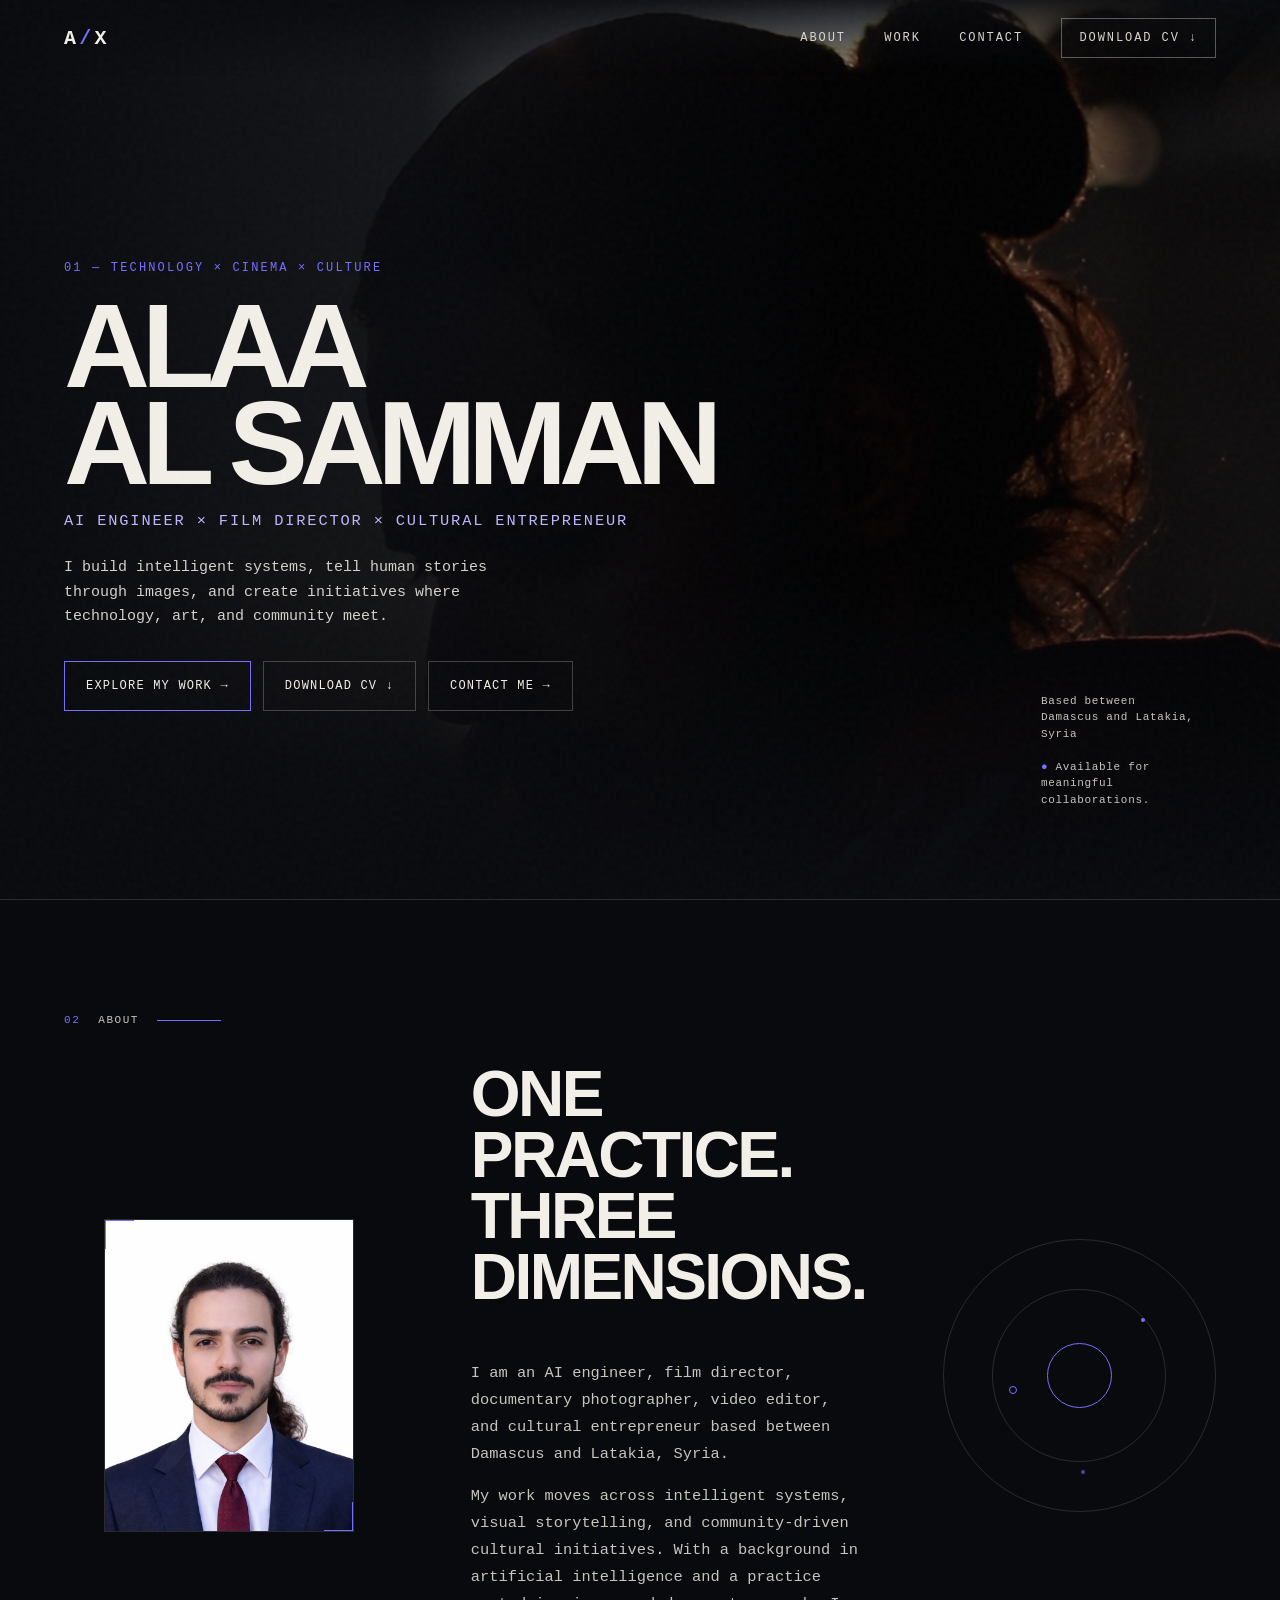
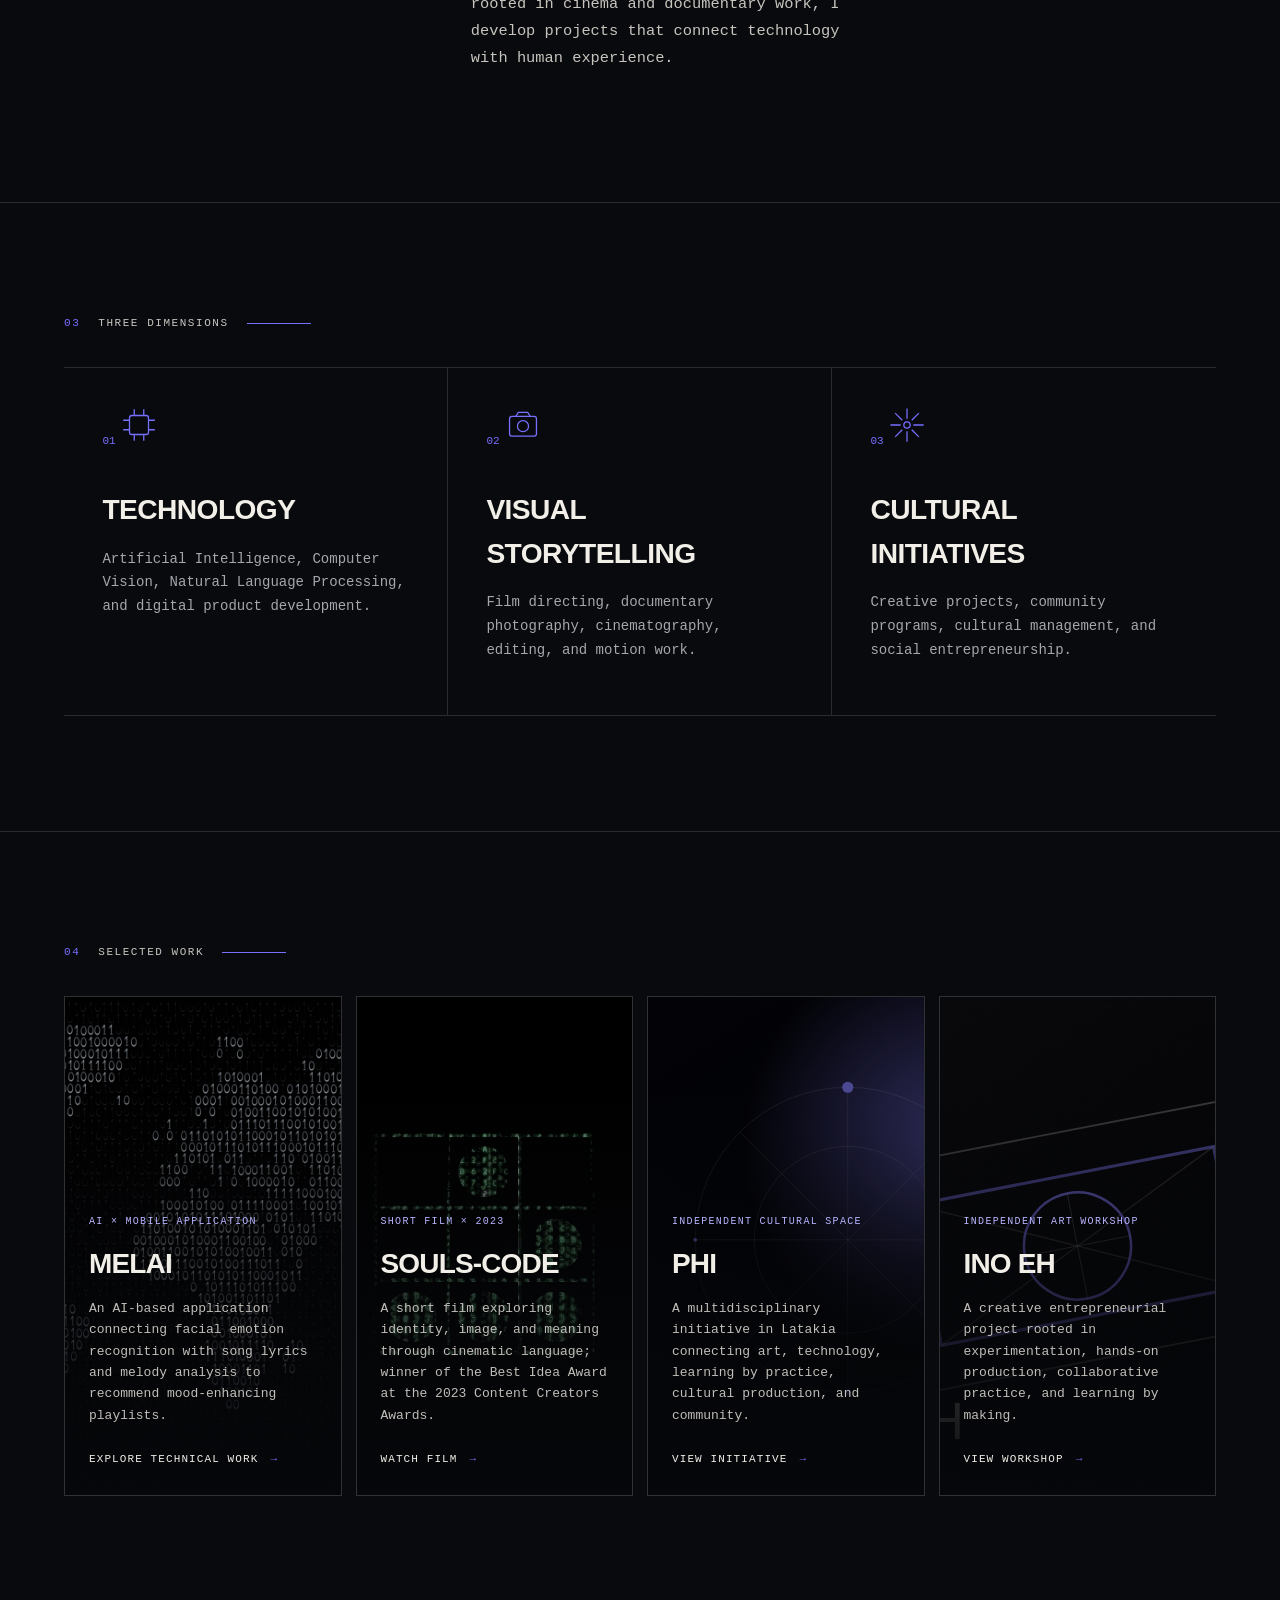
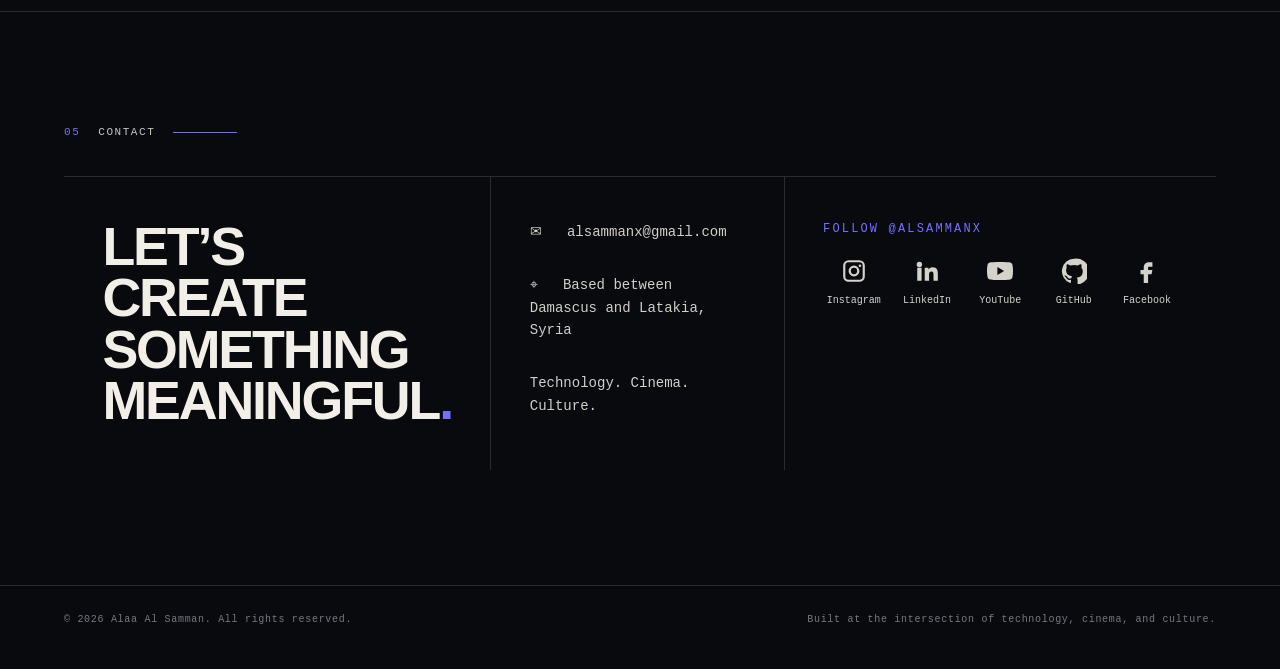
==== index.html @ 43aa6f33 "Add files via upload" ====
<!doctype html>
<html lang="en">
<head>
  <meta charset="utf-8">
  <meta name="viewport" content="width=device-width, initial-scale=1">
  <title>Alaa Al Samman | AI Engineer, Film Director & Cultural Entrepreneur</title>
  <meta name="description" content="Portfolio of Alaa Al Samman, an AI engineer, film director, documentary photographer, editor and cultural entrepreneur working between Damascus and Latakia, Syria.">
  <meta name="theme-color" content="#090a0e">
  <link rel="canonical" href="https://alsammanx.com/">
  <link rel="icon" href="assets/images/favicon.svg" type="image/svg+xml">
  <link rel="stylesheet" href="assets/css/style.css">
  <meta property="og:type" content="website">
  <meta property="og:title" content="Alaa Al Samman | Technology × Cinema × Culture">
  <meta property="og:description" content="I build intelligent systems, tell human stories through images, and create initiatives where technology, art, and community meet.">
  <meta property="og:url" content="https://alsammanx.com/">
  <meta property="og:image" content="https://alsammanx.com/assets/images/social-preview.jpg">
  <meta name="twitter:card" content="summary_large_image">
  <script type="application/ld+json">
  {
    "@context":"https://schema.org",
    "@type":"Person",
    "name":"Alaa Al Samman",
    "url":"https://alsammanx.com/",
    "email":"mailto:alsammanx@gmail.com",
    "jobTitle":["AI Engineer","Film Director","Cultural Entrepreneur"],
    "sameAs":[
      "https://www.facebook.com/alsammanx",
      "https://instagram.com/alsammanx",
      "https://linkedin.com/in/alsammanx",
      "https://www.youtube.com/@AlSammanx",
      "https://github.com/alsammanx"
    ]
  }
  </script>
</head>
<body>
<a class="skip-link" href="#main">Skip to content</a>
<header class="site-header" aria-label="Primary navigation">
  <a class="brand" href="#home" aria-label="Alaa Al Samman home">A<span>/</span>X</a>
  <button class="menu-btn" type="button" aria-label="Open navigation" aria-expanded="false">☰</button>
  <nav class="nav">
    <a href="#about">About</a>
    <a href="#work">Work</a>
    <a href="#contact">Contact</a>
    <a class="cv-link" href="assets/files/Alaa_Al_Samman_CV_2026.pdf" target="_blank" rel="noopener">Download CV ↓</a>
  </nav>
</header>

<main id="main">
  <section class="hero" id="home" aria-labelledby="hero-title">
    <div class="hero-media"><img src="assets/images/alaa-cinematic.jpg" alt="Alaa Al Samman in cinematic silhouette at sunset" fetchpriority="high"></div>
    <div class="hero-content">
      <p class="eyebrow">01 — Technology × Cinema × Culture</p>
      <h1 id="hero-title">Alaa<br>Al Samman</h1>
      <p class="role">AI Engineer × Film Director × Cultural Entrepreneur</p>
      <p class="hero-copy">I build intelligent systems, tell human stories through images, and create initiatives where technology, art, and community meet.</p>
      <div class="actions">
        <a class="btn primary" href="#work">Explore my work →</a>
        <a class="btn" href="assets/files/Alaa_Al_Samman_CV_2026.pdf" target="_blank" rel="noopener">Download CV ↓</a>
        <a class="btn" href="mailto:alsammanx@gmail.com">Contact me →</a>
      </div>
    </div>
    <p class="location-stamp">Based between<br>Damascus and Latakia,<br>Syria<br><br><span style="color:var(--accent)">●</span> Available for meaningful collaborations.</p>
  </section>

  <section class="section" id="about" aria-labelledby="about-title">
    <p class="section-label"><span>02</span> About</p>
    <div class="about-grid reveal">
      <figure class="portrait"><img src="assets/images/alaa-portrait.png" alt="Professional portrait of Alaa Al Samman" loading="lazy"></figure>
      <div class="about-copy">
        <h2 id="about-title">One practice.<br>Three dimensions.</h2>
        <p>I am an AI engineer, film director, documentary photographer, video editor, and cultural entrepreneur based between Damascus and Latakia, Syria.</p>
        <p>My work moves across intelligent systems, visual storytelling, and community-driven cultural initiatives. With a background in artificial intelligence and a practice rooted in cinema and documentary work, I develop projects that connect technology with human experience.</p>
      </div>
      <div class="orbit" aria-hidden="true"><i></i></div>
    </div>
  </section>

  <section class="section" aria-labelledby="dimensions-title">
    <p class="section-label"><span>03</span> Three dimensions</p>
    <h2 id="dimensions-title" class="visually-hidden" style="position:absolute;left:-9999px">Three professional dimensions</h2>
    <div class="dimensions reveal">
      <article class="dimension">
        <span class="dimension-no">01</span>
        <svg viewBox="0 0 48 48" aria-hidden="true"><rect x="12" y="12" width="24" height="24" rx="3"/><path d="M18 4v8M30 4v8M18 36v8M30 36v8M4 18h8M4 30h8M36 18h8M36 30h8"/></svg>
        <h3>Technology</h3>
        <p>Artificial Intelligence, Computer Vision, Natural Language Processing, and digital product development.</p>
      </article>
      <article class="dimension">
        <span class="dimension-no">02</span>
        <svg viewBox="0 0 48 48" aria-hidden="true"><rect x="7" y="13" width="34" height="25" rx="3"/><circle cx="24" cy="25.5" r="7"/><path d="m15 13 3-5h12l3 5"/></svg>
        <h3>Visual Storytelling</h3>
        <p>Film directing, documentary photography, cinematography, editing, and motion work.</p>
      </article>
      <article class="dimension">
        <span class="dimension-no">03</span>
        <svg viewBox="0 0 48 48" aria-hidden="true"><circle cx="24" cy="24" r="4"/><path d="M24 3v13M24 32v13M3 24h13M32 24h13M9 9l9 9M30 30l9 9M39 9l-9 9M18 30l-9 9"/></svg>
        <h3>Cultural Initiatives</h3>
        <p>Creative projects, community programs, cultural management, and social entrepreneurship.</p>
      </article>
    </div>
  </section>

  <section class="section" id="work" aria-labelledby="work-title">
    <p class="section-label"><span>04</span> Selected work</p>
    <h2 id="work-title" class="visually-hidden" style="position:absolute;left:-9999px">Selected work</h2>
    <div class="work-grid reveal">
      <article class="project">
        <img src="assets/images/melai.jpg" alt="Abstract digital face representing MELAI" loading="lazy">
        <div class="project-info">
          <span class="project-type">AI × Mobile Application</span>
          <h3>MELAI</h3>
          <p>An AI-based application connecting facial emotion recognition with song lyrics and melody analysis to recommend mood-enhancing playlists.</p>
          <a class="project-link" href="https://github.com/alsammanx" target="_blank" rel="noopener">Explore technical work</a>
        </div>
      </article>
      <article class="project">
        <img src="assets/images/souls-code.jpg" alt="Digital code artwork representing Souls-Code" loading="lazy">
        <div class="project-info">
          <span class="project-type">Short Film × 2023</span>
          <h3>Souls-Code</h3>
          <p>A short film exploring identity, image, and meaning through cinematic language; winner of the Best Idea Award at the 2023 Content Creators Awards.</p>
          <a class="project-link" href="https://www.youtube.com/watch?v=JzTT5QuD2LY" target="_blank" rel="noopener">Watch film</a>
        </div>
      </article>
      <article class="project">
        <img src="assets/images/phi-abstract.svg" alt="Abstract geometric artwork for PHI cultural space" loading="lazy">
        <div class="project-info">
          <span class="project-type">Independent Cultural Space</span>
          <h3>PHI</h3>
          <p>A multidisciplinary initiative in Latakia connecting art, technology, learning by practice, cultural production, and community.</p>
          <a class="project-link" href="https://instagram.com/phispace1618" target="_blank" rel="noopener">View initiative</a>
        </div>
      </article>
      <article class="project">
        <img src="assets/images/inoeh-abstract.svg" alt="Abstract printmaking artwork for Ino Eh" loading="lazy">
        <div class="project-info">
          <span class="project-type">Independent Art Workshop</span>
          <h3>Ino Eh</h3>
          <p>A creative entrepreneurial project rooted in experimentation, hands-on production, collaborative practice, and learning by making.</p>
          <a class="project-link" href="https://ino-eh.com" target="_blank" rel="noopener">View workshop</a>
        </div>
      </article>
    </div>
  </section>

  <section class="section" id="contact" aria-labelledby="contact-title">
    <p class="section-label"><span>05</span> Contact</p>
    <div class="contact-grid reveal">
      <div><h2 class="contact-title" id="contact-title">Let’s create<br>something<br>meaningful<span style="color:var(--accent)">.</span></h2></div>
      <div class="contact-info">
        <a href="mailto:alsammanx@gmail.com">✉ &nbsp; alsammanx@gmail.com</a>
        <span>⌖ &nbsp; Based between Damascus and Latakia, Syria</span>
        <span>Technology. Cinema. Culture.</span>
      </div>
      <div>
        <p class="eyebrow">Follow @alsammanx</p>
        <div class="socials">
          <a class="social" href="https://instagram.com/alsammanx" target="_blank" rel="noopener" aria-label="Instagram"><svg viewBox="0 0 24 24"><path d="M7 2h10a5 5 0 0 1 5 5v10a5 5 0 0 1-5 5H7a5 5 0 0 1-5-5V7a5 5 0 0 1 5-5Zm0 2a3 3 0 0 0-3 3v10a3 3 0 0 0 3 3h10a3 3 0 0 0 3-3V7a3 3 0 0 0-3-3H7Zm5 3a5 5 0 1 1 0 10 5 5 0 0 1 0-10Zm0 2.1a2.9 2.9 0 1 0 0 5.8 2.9 2.9 0 0 0 0-5.8ZM17.5 6a1.2 1.2 0 1 1 0 2.4 1.2 1.2 0 0 1 0-2.4Z"/></svg><span>Instagram</span></a>
          <a class="social" href="https://linkedin.com/in/alsammanx" target="_blank" rel="noopener" aria-label="LinkedIn"><svg viewBox="0 0 24 24"><path d="M4.98 3.5a2.5 2.5 0 1 1 0 5 2.5 2.5 0 0 1 0-5ZM3 9h4v12H3V9Zm6.5 0h3.8v1.7h.1c.5-1 1.8-2.1 3.8-2.1 4 0 4.8 2.6 4.8 6.1V21h-4v-5.6c0-1.3 0-3-1.9-3-1.9 0-2.2 1.4-2.2 2.9V21h-4V9Z"/></svg><span>LinkedIn</span></a>
          <a class="social" href="https://www.youtube.com/@AlSammanx" target="_blank" rel="noopener" aria-label="YouTube"><svg viewBox="0 0 24 24"><path d="M23.5 6.2a3 3 0 0 0-2.1-2.1C19.5 3.6 12 3.6 12 3.6s-7.5 0-9.4.5A3 3 0 0 0 .5 6.2 31 31 0 0 0 0 12a31 31 0 0 0 .5 5.8 3 3 0 0 0 2.1 2.1c1.9.5 9.4.5 9.4.5s7.5 0 9.4-.5a3 3 0 0 0 2.1-2.1A31 31 0 0 0 24 12a31 31 0 0 0-.5-5.8ZM9.6 15.6V8.4L15.8 12l-6.2 3.6Z"/></svg><span>YouTube</span></a>
          <a class="social" href="https://github.com/alsammanx" target="_blank" rel="noopener" aria-label="GitHub"><svg viewBox="0 0 24 24"><path d="M12 .7A11.5 11.5 0 0 0 8.4 23c.6.1.8-.3.8-.6v-2.2c-3.4.7-4.1-1.4-4.1-1.4-.6-1.4-1.4-1.8-1.4-1.8-1.1-.8.1-.8.1-.8 1.3.1 2 1.3 2 1.3 1.1 2 3 1.4 3.7 1.1.1-.8.4-1.4.8-1.7-2.7-.3-5.6-1.4-5.6-6A4.7 4.7 0 0 1 5.3 9c-.1-.3-.5-1.6.1-3.3 0 0 1-.3 3.5 1.3a12 12 0 0 1 6.3 0c2.4-1.6 3.5-1.3 3.5-1.3.6 1.7.2 3 .1 3.3a4.7 4.7 0 0 1 1.3 3.3c0 4.6-2.9 5.7-5.6 6 .4.4.8 1.1.8 2.2v3.3c0 .4.2.7.8.6A11.5 11.5 0 0 0 12 .7Z"/></svg><span>GitHub</span></a>
          <a class="social" href="https://www.facebook.com/alsammanx" target="_blank" rel="noopener" aria-label="Facebook"><svg viewBox="0 0 24 24"><path d="M14 8h3V4h-3c-3.3 0-5 2-5 5v2H6v4h3v8h4v-8h3.2l.8-4H13V9c0-.7.3-1 1-1Z"/></svg><span>Facebook</span></a>
        </div>
      </div>
    </div>
  </section>
</main>
<footer class="footer"><span>© <span data-year>2026</span> Alaa Al Samman. All rights reserved.</span><span>Built at the intersection of technology, cinema, and culture.</span></footer>
<script src="assets/js/main.js" defer></script>
</body>
</html>
---- assets/css/style.css ----
:root {
  --bg: #090a0e;
  --surface: #101116;
  --surface-2: #15161c;
  --text: #f2efe8;
  --muted: #a7a6ad;
  --line: rgba(242,239,232,.14);
  --accent: #776fff;
  --accent-soft: rgba(119,111,255,.18);
  --max: 1480px;
  --gutter: clamp(22px, 5vw, 76px);
}
*{box-sizing:border-box}
html{scroll-behavior:smooth;background:var(--bg)}
body{margin:0;background:var(--bg);color:var(--text);font-family:Arial,Helvetica,sans-serif;line-height:1.55;overflow-x:hidden}
body::before{content:"";position:fixed;inset:0;pointer-events:none;z-index:50;opacity:.035;background-image:url("data:image/svg+xml,%3Csvg viewBox='0 0 180 180' xmlns='http://www.w3.org/2000/svg'%3E%3Cfilter id='n'%3E%3CfeTurbulence type='fractalNoise' baseFrequency='.9' numOctaves='3' stitchTiles='stitch'/%3E%3C/filter%3E%3Crect width='100%25' height='100%25' filter='url(%23n)' opacity='.8'/%3E%3C/svg%3E")}
a{color:inherit;text-decoration:none}
img{display:block;max-width:100%}
button,a{outline-offset:5px}
.skip-link{position:fixed;left:12px;top:-100px;background:var(--text);color:var(--bg);padding:12px 16px;z-index:100}.skip-link:focus{top:12px}
.site-header{position:fixed;z-index:40;left:0;right:0;top:0;padding:18px var(--gutter);display:flex;align-items:center;justify-content:space-between;transition:.3s;background:linear-gradient(180deg,rgba(9,10,14,.9),rgba(9,10,14,0));}
.site-header.scrolled{background:rgba(9,10,14,.88);backdrop-filter:blur(14px);border-bottom:1px solid var(--line)}
.brand{font-family:ui-monospace,SFMono-Regular,Consolas,monospace;font-size:20px;letter-spacing:.16em;font-weight:700}.brand span{color:var(--accent)}
.nav{display:flex;align-items:center;gap:clamp(18px,3vw,42px);font:12px/1 ui-monospace,SFMono-Regular,Consolas,monospace;letter-spacing:.16em;text-transform:uppercase}
.nav a{color:#d9d6d0}.nav a:hover{color:var(--accent)}
.cv-link{border:1px solid rgba(242,239,232,.35);padding:13px 17px}
.menu-btn{display:none;background:none;border:0;color:var(--text);font-size:24px}
.hero{min-height:100svh;position:relative;display:grid;align-items:end;overflow:hidden;border-bottom:1px solid var(--line)}
.hero-media{position:absolute;inset:0;background:#090a0e}
.hero-media img{width:100%;height:100%;object-fit:cover;object-position:72% center;filter:saturate(.75) contrast(1.08) brightness(.68)}
.hero-media::after{content:"";position:absolute;inset:0;background:linear-gradient(90deg,#090a0e 0%,rgba(9,10,14,.93) 33%,rgba(9,10,14,.18) 67%,rgba(9,10,14,.2) 100%),linear-gradient(0deg,#090a0e 0%,transparent 36%)}
.hero-content{position:relative;z-index:2;padding:clamp(140px,18vh,220px) var(--gutter) clamp(66px,10vh,118px);max-width:var(--max);width:100%;margin:auto}
.eyebrow{margin:0 0 20px;color:var(--accent);font:12px/1.4 ui-monospace,SFMono-Regular,Consolas,monospace;letter-spacing:.18em;text-transform:uppercase}
h1,h2,h3,p{margin-top:0}
h1{max-width:850px;margin-bottom:18px;font-size:clamp(58px,9.3vw,154px);line-height:.82;letter-spacing:-.07em;text-transform:uppercase;font-weight:800}
.role{color:#bcb8ff;font:clamp(12px,1.2vw,18px)/1.5 ui-monospace,SFMono-Regular,Consolas,monospace;letter-spacing:.12em;text-transform:uppercase}
.hero-copy{max-width:480px;margin:23px 0 31px;color:#d4d1cb;font:clamp(15px,1.15vw,18px)/1.65 ui-monospace,SFMono-Regular,Consolas,monospace}
.actions{display:flex;flex-wrap:wrap;gap:12px}
.btn{display:inline-flex;align-items:center;justify-content:center;min-height:50px;padding:0 21px;border:1px solid rgba(242,239,232,.24);font:12px/1 ui-monospace,SFMono-Regular,Consolas,monospace;text-transform:uppercase;letter-spacing:.1em;transition:.25s}
.btn.primary{border-color:var(--accent);box-shadow:inset 0 0 0 1px transparent}.btn:hover{background:var(--text);color:var(--bg);border-color:var(--text);transform:translateY(-2px)}
.location-stamp{position:absolute;z-index:2;right:var(--gutter);bottom:80px;max-width:175px;color:#c8c5c0;font:11px/1.5 ui-monospace,SFMono-Regular,Consolas,monospace;letter-spacing:.06em}
.section{max-width:var(--max);margin:auto;padding:clamp(72px,9vw,132px) var(--gutter);border-bottom:1px solid var(--line)}
.section-label{display:flex;gap:18px;align-items:center;margin-bottom:38px;color:#c9c6c0;font:11px/1 ui-monospace,SFMono-Regular,Consolas,monospace;letter-spacing:.14em;text-transform:uppercase}.section-label span{color:var(--accent)}.section-label::after{content:"";height:1px;width:64px;background:var(--accent)}
.about-grid{display:grid;grid-template-columns:minmax(240px,330px) 1fr minmax(180px,310px);gap:clamp(30px,6vw,90px);align-items:center}
.portrait{aspect-ratio:4/5;overflow:hidden;border:1px solid var(--line);position:relative}.portrait::before,.portrait::after{content:"";position:absolute;width:28px;height:28px;border-color:var(--accent);z-index:1}.portrait::before{left:-1px;top:-1px;border-left:2px solid var(--accent);border-top:2px solid var(--accent)}.portrait::after{right:-1px;bottom:-1px;border-right:2px solid var(--accent);border-bottom:2px solid var(--accent)}.portrait img{width:100%;height:100%;object-fit:cover;object-position:center 22%}
.about-copy h2,.contact-title{font-size:clamp(42px,5vw,78px);line-height:.95;letter-spacing:-.04em;text-transform:uppercase}.about-copy p{color:#c7c4be;max-width:680px;font:clamp(15px,1.2vw,18px)/1.75 ui-monospace,SFMono-Regular,Consolas,monospace}
.orbit{aspect-ratio:1;border:1px solid var(--line);border-radius:50%;position:relative}.orbit::before,.orbit::after{content:"";position:absolute;border:1px solid var(--line);border-radius:50%;inset:18%}.orbit::after{inset:38%;border-color:var(--accent)}.orbit i{position:absolute;width:8px;height:8px;border:1px solid var(--accent);border-radius:50%;left:24%;top:54%;box-shadow:130px -70px 0 -2px var(--accent),70px 82px 0 -2px rgba(119,111,255,.6)}
.dimensions{display:grid;grid-template-columns:repeat(3,1fr);border-top:1px solid var(--line);border-bottom:1px solid var(--line)}
.dimension{padding:38px clamp(20px,3vw,46px);border-right:1px solid var(--line);min-height:250px}.dimension:last-child{border-right:0}.dimension-no{color:var(--accent);font:11px/1 ui-monospace,SFMono-Regular,Consolas,monospace}.dimension h3{margin:36px 0 16px;font-size:clamp(22px,2.2vw,34px);letter-spacing:-.02em;text-transform:uppercase}.dimension p{color:var(--muted);font:14px/1.7 ui-monospace,SFMono-Regular,Consolas,monospace}.dimension svg{width:38px;height:38px;stroke:var(--accent);fill:none;stroke-width:1.6}
.work-grid{display:grid;grid-template-columns:repeat(4,1fr);gap:14px}.project{position:relative;min-height:500px;overflow:hidden;border:1px solid var(--line);background:var(--surface)}.project img{width:100%;height:100%;object-fit:cover;transition:.65s;filter:saturate(.7) brightness(.72) contrast(1.08)}.project::after{content:"";position:absolute;inset:0;background:linear-gradient(0deg,rgba(6,7,10,.98) 0%,rgba(6,7,10,.58) 42%,rgba(6,7,10,.08) 80%)}.project-info{position:absolute;z-index:2;inset:auto 24px 25px}.project-type{color:#b8b4ff;font:10px/1.4 ui-monospace,SFMono-Regular,Consolas,monospace;letter-spacing:.13em;text-transform:uppercase}.project h3{margin:10px 0 12px;font-size:28px;text-transform:uppercase;letter-spacing:-.03em}.project p{color:#c1beb9;font:13px/1.65 ui-monospace,SFMono-Regular,Consolas,monospace;min-height:84px}.project-link{display:inline-flex;gap:12px;align-items:center;margin-top:15px;font:11px/1 ui-monospace,SFMono-Regular,Consolas,monospace;text-transform:uppercase;letter-spacing:.1em}.project-link::after{content:"→";color:var(--accent)}.project:hover img{transform:scale(1.05);filter:saturate(.95) brightness(.85)}
.contact-grid{display:grid;grid-template-columns:1.1fr .85fr 1.25fr;gap:0;border-top:1px solid var(--line)}.contact-grid>div{padding:44px clamp(20px,3vw,48px);border-right:1px solid var(--line)}.contact-grid>div:last-child{border-right:0}.contact-title{font-size:clamp(40px,4.2vw,66px);margin-bottom:0}.contact-info{display:grid;gap:22px;color:#d2cfc9;font:14px/1.6 ui-monospace,SFMono-Regular,Consolas,monospace}.contact-info a:hover{color:var(--accent)}.socials{display:grid;grid-template-columns:repeat(5,1fr);gap:12px}.social{display:grid;gap:12px;justify-items:center;color:#d5d2cc;font:10px/1 ui-monospace,SFMono-Regular,Consolas,monospace}.social svg{width:26px;height:26px;fill:currentColor}.social:hover{color:var(--accent)}
.footer{max-width:var(--max);margin:auto;padding:26px var(--gutter) 42px;display:flex;justify-content:space-between;color:#797880;font:10px/1.5 ui-monospace,SFMono-Regular,Consolas,monospace;letter-spacing:.07em}
.reveal{opacity:0;transform:translateY(24px);transition:opacity .7s ease,transform .7s ease}.reveal.visible{opacity:1;transform:none}
@media(max-width:1050px){.about-grid{grid-template-columns:280px 1fr}.orbit{display:none}.work-grid{grid-template-columns:repeat(2,1fr)}.project{min-height:460px}.contact-grid{grid-template-columns:1fr 1fr}.contact-grid>div:first-child{grid-column:1/-1;border-bottom:1px solid var(--line)}.hero-media::after{background:linear-gradient(90deg,#090a0e 0%,rgba(9,10,14,.82) 46%,rgba(9,10,14,.2) 100%),linear-gradient(0deg,#090a0e 0%,transparent 40%)}}
@media(max-width:760px){.site-header{padding:16px 20px}.nav{position:fixed;inset:65px 0 auto;background:rgba(9,10,14,.97);display:none;flex-direction:column;align-items:stretch;padding:24px;border-bottom:1px solid var(--line)}.nav.open{display:flex}.menu-btn{display:block}.hero{min-height:900px}.hero-media img{object-position:62% center}.hero-media::after{background:linear-gradient(0deg,#090a0e 2%,rgba(9,10,14,.92) 45%,rgba(9,10,14,.12) 100%)}.hero-content{align-self:end;padding:390px 22px 64px}.location-stamp{display:none}h1{font-size:clamp(52px,18vw,92px);max-width:100%}.role{font-size:11px}.hero-copy{font-size:14px}.about-grid{grid-template-columns:1fr}.portrait{max-width:320px}.dimensions{grid-template-columns:1fr}.dimension{border-right:0;border-bottom:1px solid var(--line)}.dimension:last-child{border-bottom:0}.work-grid{grid-template-columns:1fr}.project{min-height:430px}.contact-grid{grid-template-columns:1fr}.contact-grid>div{border-right:0;border-bottom:1px solid var(--line)}.socials{grid-template-columns:repeat(5,1fr)}.footer{gap:20px;flex-direction:column}.section{padding-left:22px;padding-right:22px}}
@media(prefers-reduced-motion:reduce){html{scroll-behavior:auto}.reveal{opacity:1;transform:none;transition:none}.project img,.btn{transition:none}}
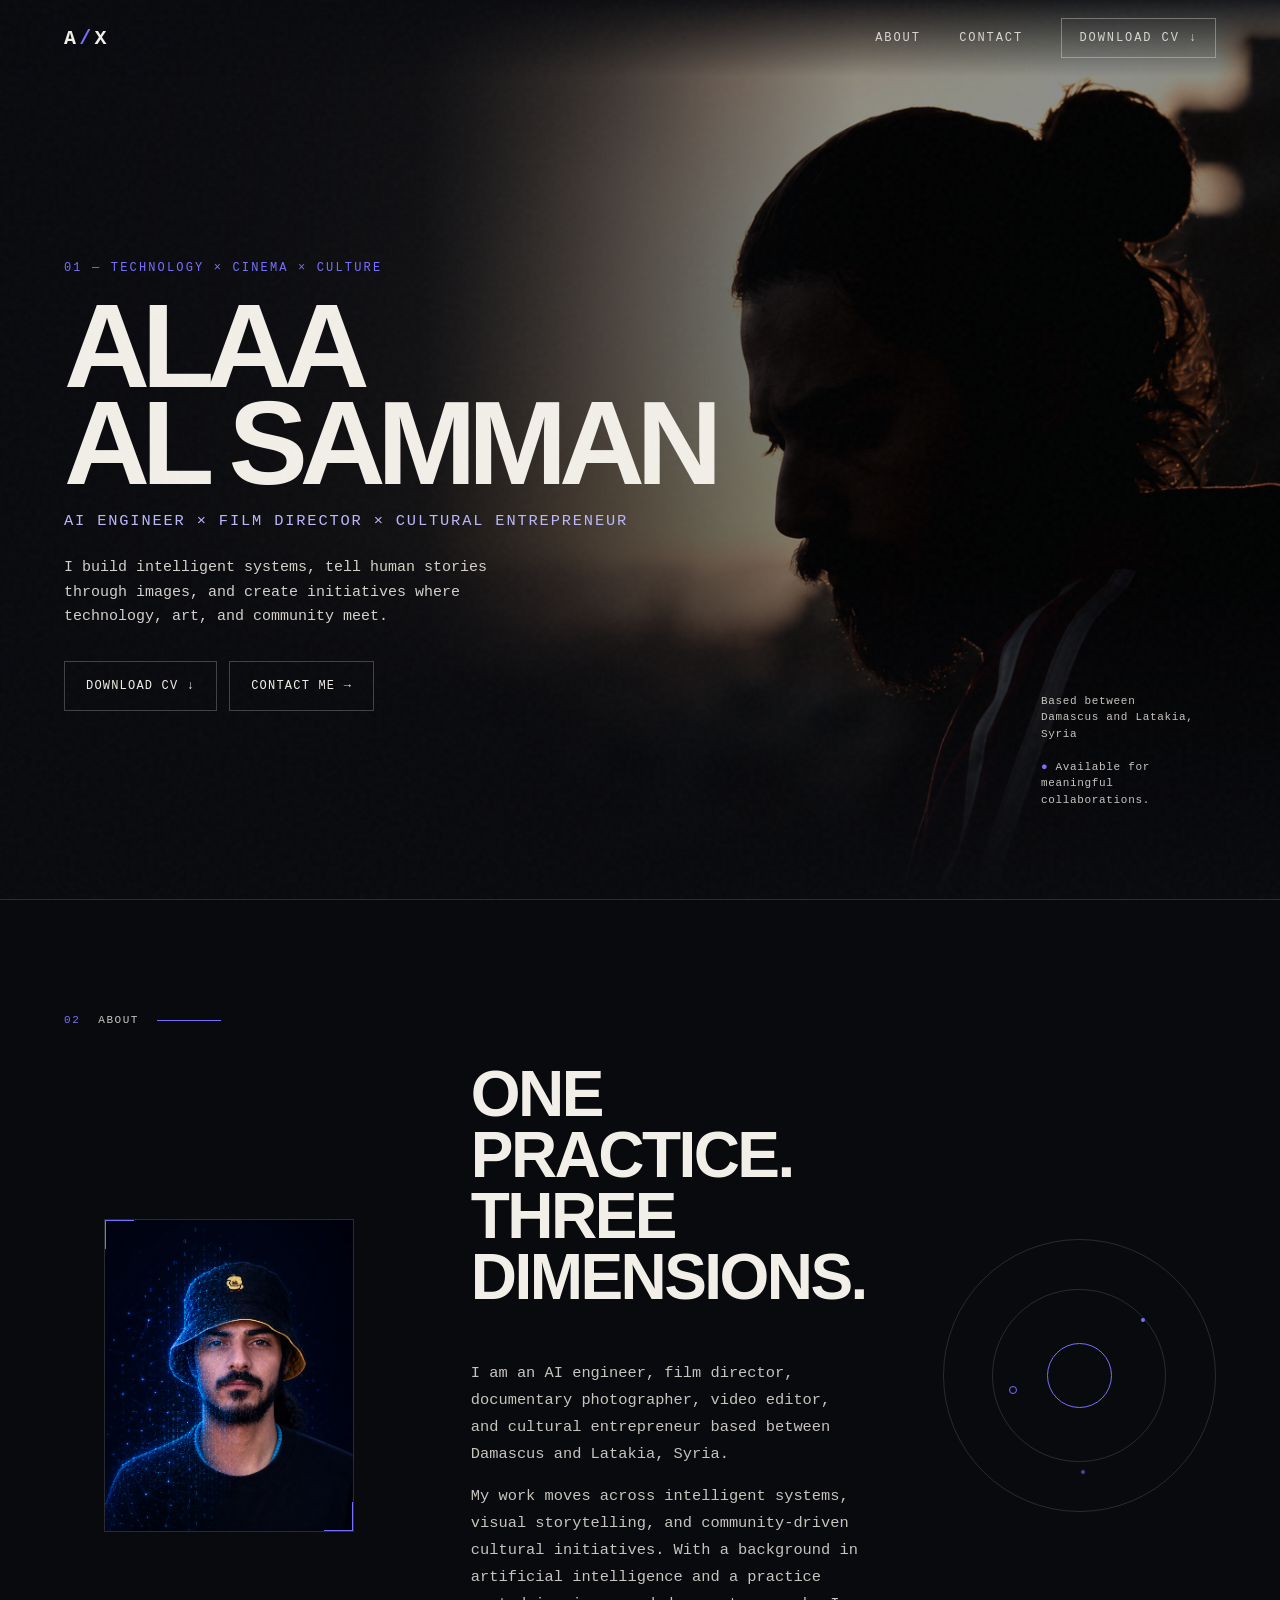
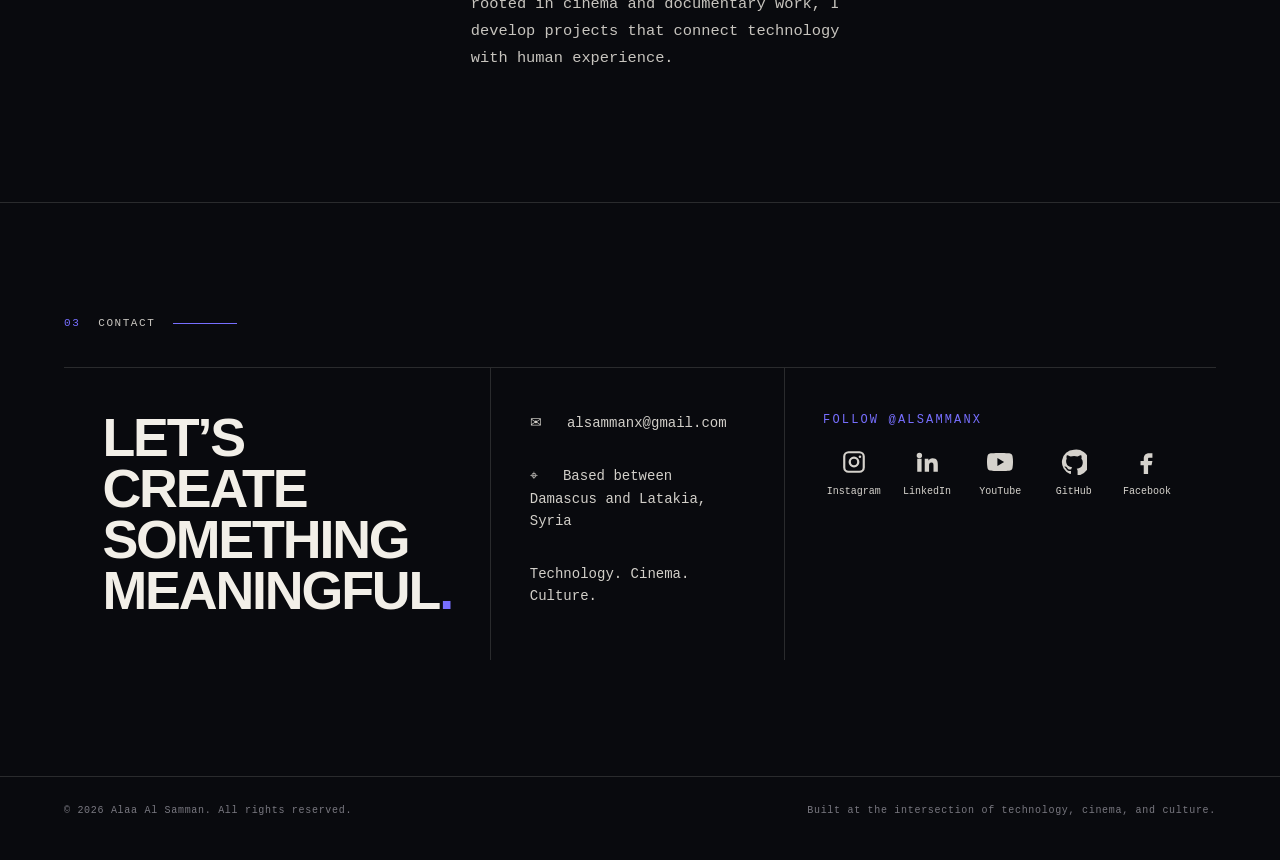
==== commit d31b3670: "index.html" ====
--- a/index.html
+++ b/index.html
@@ -40,7 +40,6 @@
   <button class="menu-btn" type="button" aria-label="Open navigation" aria-expanded="false">☰</button>
   <nav class="nav">
     <a href="#about">About</a>
-    <a href="#work">Work</a>
     <a href="#contact">Contact</a>
     <a class="cv-link" href="assets/files/Alaa_Al_Samman_CV_2026.pdf" target="_blank" rel="noopener">Download CV ↓</a>
   </nav>
@@ -55,7 +54,6 @@
       <p class="role">AI Engineer × Film Director × Cultural Entrepreneur</p>
       <p class="hero-copy">I build intelligent systems, tell human stories through images, and create initiatives where technology, art, and community meet.</p>
       <div class="actions">
-        <a class="btn primary" href="#work">Explore my work →</a>
         <a class="btn" href="assets/files/Alaa_Al_Samman_CV_2026.pdf" target="_blank" rel="noopener">Download CV ↓</a>
         <a class="btn" href="mailto:alsammanx@gmail.com">Contact me →</a>
       </div>
@@ -76,76 +74,8 @@
     </div>
   </section>
 
-  <section class="section" aria-labelledby="dimensions-title">
-    <p class="section-label"><span>03</span> Three dimensions</p>
-    <h2 id="dimensions-title" class="visually-hidden" style="position:absolute;left:-9999px">Three professional dimensions</h2>
-    <div class="dimensions reveal">
-      <article class="dimension">
-        <span class="dimension-no">01</span>
-        <svg viewBox="0 0 48 48" aria-hidden="true"><rect x="12" y="12" width="24" height="24" rx="3"/><path d="M18 4v8M30 4v8M18 36v8M30 36v8M4 18h8M4 30h8M36 18h8M36 30h8"/></svg>
-        <h3>Technology</h3>
-        <p>Artificial Intelligence, Computer Vision, Natural Language Processing, and digital product development.</p>
-      </article>
-      <article class="dimension">
-        <span class="dimension-no">02</span>
-        <svg viewBox="0 0 48 48" aria-hidden="true"><rect x="7" y="13" width="34" height="25" rx="3"/><circle cx="24" cy="25.5" r="7"/><path d="m15 13 3-5h12l3 5"/></svg>
-        <h3>Visual Storytelling</h3>
-        <p>Film directing, documentary photography, cinematography, editing, and motion work.</p>
-      </article>
-      <article class="dimension">
-        <span class="dimension-no">03</span>
-        <svg viewBox="0 0 48 48" aria-hidden="true"><circle cx="24" cy="24" r="4"/><path d="M24 3v13M24 32v13M3 24h13M32 24h13M9 9l9 9M30 30l9 9M39 9l-9 9M18 30l-9 9"/></svg>
-        <h3>Cultural Initiatives</h3>
-        <p>Creative projects, community programs, cultural management, and social entrepreneurship.</p>
-      </article>
-    </div>
-  </section>
-
-  <section class="section" id="work" aria-labelledby="work-title">
-    <p class="section-label"><span>04</span> Selected work</p>
-    <h2 id="work-title" class="visually-hidden" style="position:absolute;left:-9999px">Selected work</h2>
-    <div class="work-grid reveal">
-      <article class="project">
-        <img src="assets/images/melai.jpg" alt="Abstract digital face representing MELAI" loading="lazy">
-        <div class="project-info">
-          <span class="project-type">AI × Mobile Application</span>
-          <h3>MELAI</h3>
-          <p>An AI-based application connecting facial emotion recognition with song lyrics and melody analysis to recommend mood-enhancing playlists.</p>
-          <a class="project-link" href="https://github.com/alsammanx" target="_blank" rel="noopener">Explore technical work</a>
-        </div>
-      </article>
-      <article class="project">
-        <img src="assets/images/souls-code.jpg" alt="Digital code artwork representing Souls-Code" loading="lazy">
-        <div class="project-info">
-          <span class="project-type">Short Film × 2023</span>
-          <h3>Souls-Code</h3>
-          <p>A short film exploring identity, image, and meaning through cinematic language; winner of the Best Idea Award at the 2023 Content Creators Awards.</p>
-          <a class="project-link" href="https://www.youtube.com/watch?v=JzTT5QuD2LY" target="_blank" rel="noopener">Watch film</a>
-        </div>
-      </article>
-      <article class="project">
-        <img src="assets/images/phi-abstract.svg" alt="Abstract geometric artwork for PHI cultural space" loading="lazy">
-        <div class="project-info">
-          <span class="project-type">Independent Cultural Space</span>
-          <h3>PHI</h3>
-          <p>A multidisciplinary initiative in Latakia connecting art, technology, learning by practice, cultural production, and community.</p>
-          <a class="project-link" href="https://instagram.com/phispace1618" target="_blank" rel="noopener">View initiative</a>
-        </div>
-      </article>
-      <article class="project">
-        <img src="assets/images/inoeh-abstract.svg" alt="Abstract printmaking artwork for Ino Eh" loading="lazy">
-        <div class="project-info">
-          <span class="project-type">Independent Art Workshop</span>
-          <h3>Ino Eh</h3>
-          <p>A creative entrepreneurial project rooted in experimentation, hands-on production, collaborative practice, and learning by making.</p>
-          <a class="project-link" href="https://ino-eh.com" target="_blank" rel="noopener">View workshop</a>
-        </div>
-      </article>
-    </div>
-  </section>
-
   <section class="section" id="contact" aria-labelledby="contact-title">
-    <p class="section-label"><span>05</span> Contact</p>
+    <p class="section-label"><span>03</span> Contact</p>
     <div class="contact-grid reveal">
       <div><h2 class="contact-title" id="contact-title">Let’s create<br>something<br>meaningful<span style="color:var(--accent)">.</span></h2></div>
       <div class="contact-info">
